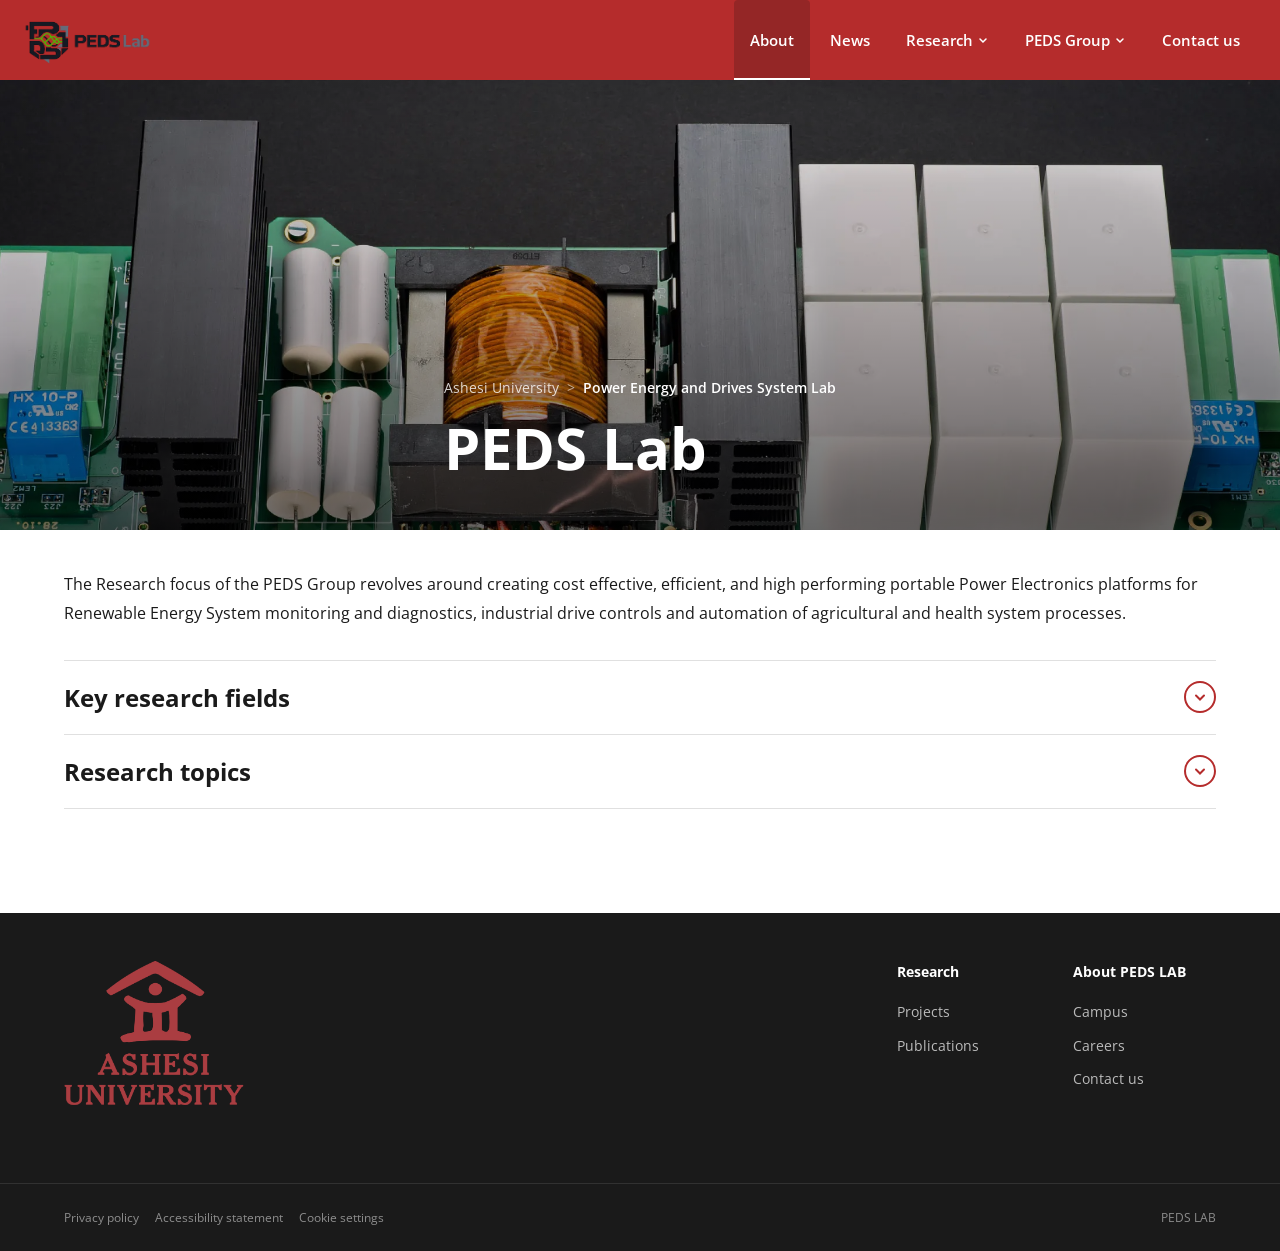
==== index.html @ d8040612 "Add files via upload" ====
<!DOCTYPE html>
<html lang="en">
<head>
  <meta charset="UTF-8">
  <meta name="viewport" content="width=device-width, initial-scale=1.0">
  <title>PEDS Lab -Ashesi University</title>
  <meta name="description" content="Laboratory of Electrical Drives Technology at LUT University focuses on electromechanical energy conversion applications.">
  <link rel="preconnect" href="https://fonts.googleapis.com">
  <link rel="preconnect" href="https://fonts.gstatic.com" crossorigin>
  <link href="https://fonts.googleapis.com/css2?family=Open+Sans:wght@400;600;700&display=swap" rel="stylesheet">
  <link rel="stylesheet" href="styles.css">
</head>
<body>

  <!-- ============================================================
       NAVIGATION
       ============================================================ -->
       
  <nav class="nav"> 
    <div class="container-wide nav__inner">
      <!-- Logo -->
      <a href="index.html" class="nav__logo">
        <img src="images/logo_draft.png" alt="Insert Logo">
      </a>

      <!-- Desktop Nav -->
      <div class="nav__desktop">

         <!-- For companies -->
        <div class="nav__item">
         <button class="nav__item-btn">
            <a href="index.html">About</a>
            <!-- <svg class="nav__chevron" viewBox="0 0 12 12" fill="none"><path d="M3 5l3 3 3-3" stroke="currentColor" stroke-width="1.5" stroke-linecap="round"/></svg> -->
          </button>
        </div>

        <!-- News -->
        <div class="nav__item">
          <button class="nav__item-btn">
            <a href="news.html">News</a>
            <!-- <svg class="nav__chevron" viewBox="0 0 12 12" fill="none"><path d="M3 5l3 3 3-3" stroke="currentColor" stroke-width="1.5" stroke-linecap="round"/></svg> -->
          </button>
        </div>
        <!-- Research -->
        <div class="nav__item">
          <button class="nav__item-btn">
            <a href="research.html">Research</a>
            <svg class="nav__chevron" viewBox="0 0 12 12" fill="none"><path d="M3 5l3 3 3-3" stroke="currentColor" stroke-width="1.5" stroke-linecap="round"/></svg>
          </button>
          <div class="nav__dropdown">
            <a href="research.html">Projects</a>
            <a href="publications.html">Publications</a>
          </div>
        </div>
        <!-- People -->
        <div class="nav__item">
          <button class="nav__item-btn">
            <a href="people.html">PEDS Group</a>
            <svg class="nav__chevron" viewBox="0 0 12 12" fill="none"><path d="M3 5l3 3 3-3" stroke="currentColor" stroke-width="1.5" stroke-linecap="round"/></svg>
          </button>
          <div class="nav__dropdown">
            <a href="senior-members.html">Member Profiles</a>
          </div> 
        </div>
       
        <!-- About us -->
        <div class="nav__item">
          <button class="nav__item-btn">
            <a href="contact.html">Contact us</a>
          </button>
        </div>
        </div>

        

      <!-- Mobile hamburger -->
      <button class="nav__mobile-btn" id="open-menu" aria-label="Open menu">
        <svg width="24" height="24" viewBox="0 0 24 24" fill="none" stroke="#fff" stroke-width="2"><path d="M3 12h18M3 6h18M3 18h18"/></svg>
      </button>
    </div>
  </nav>


  <!-- Mobile Menu -->
  <div class="mobile-menu" id="mobile-menu">
    <div class="mobile-menu__header">
      <div class="mobile-menu__logo"><img src="images/logo_draft.png" alt="LUT University"></div>
      <button class="mobile-menu__close" id="close-menu" aria-label="Close menu">
        <svg width="24" height="24" viewBox="0 0 24 24" fill="none" stroke="#fff" stroke-width="2"><path d="M18 6L6 18M6 6l12 12"/></svg>
      </button>
    </div>
    <div class="mobile-menu__body">
      <!-- News -->
      <div class="mobile-menu__section">
           <a href="index.html"><button class="mobile-menu__toggle">About</button></a>
        </a>
      </div>
      <!-- Research -->
      <div class="mobile-menu__section">
         <a href="news.html"><button class="mobile-menu__toggle">News</button></a>
      </div>
      <!-- Studies -->
      <div class="mobile-menu__section">
        <button class="mobile-menu__toggle">Research<svg class="chevron" viewBox="0 0 12 12" fill="none" width="16" height="16"><path d="M3 5l3 3 3-3" stroke="#fff" stroke-width="1.5" stroke-linecap="round"/></svg></button>
        <div class="mobile-menu__submenu"><a href="research.html">Project</a><a href="master-programs.html">Publications</a></div>
      </div>
      <!-- For companies -->
      <div class="mobile-menu__section">
        <button class="mobile-menu__toggle">People<svg class="chevron" viewBox="0 0 12 12" fill="none" width="16" height="16"><path d="M3 5l3 3 3-3" stroke="#fff" stroke-width="1.5" stroke-linecap="round"/></svg></button>
        <div class="mobile-menu__submenu"><a href="#">Members</a></div>
      </div>
      <!-- About us -->
      <div class="mobile-menu__section">
        <a href="contact.html"><button class="mobile-menu__toggle">Contact</button></a>
      </div>
      
      </div>
    </div>
  </div>

  <!-- ============================================================
       HERO SECTION
       ============================================================ -->
  <section class="hero">
    <div class="hero__image-wrapper">
      <img src="images/hero-banner.webp" alt="PEDS LAB">
      <div class="hero__overlay"></div>
      <div class="hero__content">
        <div class="container hero__inner">
          <!-- Breadcrumb -->
          <nav class="breadcrumb" aria-label="Breadcrumb">
            <a href="#">Ashesi University</a><span class="breadcrumb__sep">&gt;</span>
            <span class="breadcrumb__current">Power Energy and Drives System Lab</span>
          </nav>
          <h1 class="hero__title">PEDS Lab</h1>
        </div>
      </div>
    </div>
    <!-- School tag -->
    
  </section>

  <!-- ============================================================
       MAIN CONTENT
       ============================================================ -->
  <main class="main-content">
    <div class="container">

      <!-- Intro -->
      <section class="intro">
        <p>The Research focus of the PEDS Group revolves around creating cost effective, efficient, and high performing portable Power Electronics platforms for Renewable Energy System monitoring and diagnostics, industrial drive controls and automation of agricultural and health system processes. </p>
        <!-- <p>In the future, our energy systems will rely more on renewables and hydrogen as an energy carrier, and transportation will be increasingly electrified. Electrical drives are the key enabling technology for all of these developments.</p> -->
      </section>

      <!-- Accordion Sections -->
      <div class="accordion">

        <!-- Key Research Fields -->
        <div class="accordion__item">
          <button class="accordion__trigger">
            <span class="accordion__title">Key research fields</span>
            <span class="accordion__icon"><svg width="14" height="14" viewBox="0 0 14 14" fill="none"><path d="M3 5.5l4 4 4-4" stroke="#b52c2c" stroke-width="2" stroke-linecap="round"/></svg></span>
          </button>
          <div class="accordion__panel">
            <div class="accordion__panel-inner">
              <div class="research-block">
                <h3>Power Electronics: DC-DC Converters, DC-AC Inverters </h3>
                <p>Grid integration and control of inverter-based RE systems</p>
                <p>Design and analysis of converters for RE generation and grid connection</p>
                <p>Development of passive filter topologies to improve power quality for grid injection</p>
              </div>
              <div class="research-block">
                <h3>Renewable Energy and Energy Storage Technologies</h3>
                <p>Photovoltaic (PV) systems and Impedance Spectroscopy (IS)</p> 
                <p>PV cell characterization, monitoring and diagnostics</p> 
                <p>Smart grid and optimization</p>  
                <p>Wind Energy Conversion Systems (WECS) </p>
                <p>Batteries, Fuel cells and Hydrogen energy</p>
                <p>Performance, degradation and condition monitoring </p>
              </div>

              <div class="research-block">
                <h3>Electrical Machines and Drives</h3>
                <p>Energy efficiency improvements </p> 
                <p>Condition monitoring </p> 
                <p>Transportation electrification, EV Vehicles, Aircraft Propulsions</p>  
                <p>Industrial control and automation</p>
              </div>

            </div>
          </div>
        </div>

        <!-- Research Topics -->
        <div class="accordion__item">
          <button class="accordion__trigger">
            <span class="accordion__title">Research topics</span>
            <span class="accordion__icon"><svg width="14" height="14" viewBox="0 0 14 14" fill="none"><path d="M3 5.5l4 4 4-4" stroke="#b52c2c" stroke-width="2" stroke-linecap="round"/></svg></span>
          </button>
          <div class="accordion__panel">
            <div class="accordion__panel-inner">
              <ul class="bullet-list">
                <li><span class="bullet-dot"></span>Design of an Interleaved Boost Converter (IBC) with current sharing control mechanism for Solar PV applications</li>
                <li><span class="bullet-dot"></span>Online Characterization of Solar PV panels using DC-DC power converters</li>
                <li><span class="bullet-dot"></span>PV-powered fine sand solar geyser for domestic hot water</li>
                <li><span class="bullet-dot"></span>Condition Monitoring of Three Phase Induction Motors Using Impedance Spectroscopy Measurement Data </li>
                <li><span class="bullet-dot"></span>Condition Monitoring of an Induction Motor-Drive System Using Impedance Spectroscopy Measurement Data </li>
                <li><span class="bullet-dot"></span>Output Impedance measurements of DC-DC power converters for Control-Loop  Stability Studies </li>
               </ul>
            </div>
          </div>
        </div>

        <!-- Research Environments -->
        <!-- <div class="accordion__item">
          <button class="accordion__trigger">
            <span class="accordion__title">Research environments</span>
            <span class="accordion__icon"><svg width="14" height="14" viewBox="0 0 14 14" fill="none"><path d="M3 5.5l4 4 4-4" stroke="#00854a" stroke-width="2" stroke-linecap="round"/></svg></span>
          </button>
          <div class="accordion__panel">
            <div class="accordion__panel-inner">
              <ul class="bullet-list">
                <li><span class="bullet-dot"></span>High-speed drive testing up to 2 MW / 16,000 rpm at low voltage</li>
                <li><span class="bullet-dot"></span>Efficiency measurements using calorimetric methods</li>
                <li><span class="bullet-dot"></span>New power electronics teaching lab</li>
              </ul>
            </div>
          </div>
        </div> -->

        <!-- Contact Persons -->
       

        <!-- Related Projects -->
        

        <!-- Publications -->
        <!-- <div class="accordion__item">
          <button class="accordion__trigger">
            <span class="accordion__title">Publications</span>
            <span class="accordion__icon"><svg width="14" height="14" viewBox="0 0 14 14" fill="none"><path d="M3 5.5l4 4 4-4" stroke="#00854a" stroke-width="2" stroke-linecap="round"/></svg></span>
          </button>
          <div class="accordion__panel">
            <div class="accordion__panel-inner">
              <div class="publication">
                <span class="publication__year">2026</span>
                <div>
                  <div class="publication__type">A4 Article in conference proceedings</div>
                  <div class="publication__title"><a href="#">Impact of New Battery Plants Raw Material Transport on Local Infrastructure and Emissions in Southern Finland</a></div>
                  <div class="publication__school">LUT School of Energy Systems</div>
                </div>
              </div>
              <div class="publication">
                <span class="publication__year">2025</span>
                <div>
                  <div class="publication__type">A1 Journal article (refereed)</div>
                  <div class="publication__title"><a href="#">Direct liquid cooling in compact machines: Advantages and limitations</a></div>
                  <div class="publication__school">LUT School of Energy Systems</div>
                </div>
              </div>
              <div class="publication">
                <span class="publication__year">2026</span>
                <div>
                  <div class="publication__type">A1 Journal article (refereed)</div>
                  <div class="publication__title"><a href="#">Multiphysics Design Methodology for High-Speed Synchronous Reluctance Machines</a></div>
                  <div class="publication__school">LUT School of Energy Systems</div>
                </div>
              </div>
              <div class="publication">
                <span class="publication__year">2025</span>
                <div>
                  <div class="publication__type">A1 Journal article (refereed)</div>
                  <div class="publication__title"><a href="#">Variable Reluctance Resolver with a Modular Stator: Main Design Aspects</a></div>
                  <div class="publication__school">LUT School of Energy Systems</div>
                </div>
              </div>
              <div class="publication">
                <span class="publication__year">2025</span>
                <div>
                  <div class="publication__type">A2 Review article</div>
                  <div class="publication__title"><a href="#">Review on Silicon Carbide based High-Fundamental Frequency Inverters for High-Speed Drives</a></div>
                  <div class="publication__school">LUT School of Energy Systems</div>
                </div>
              </div>
              <div class="publication">
                <span class="publication__year">2025</span>
                <div>
                  <div class="publication__type">A1 Journal article (refereed)</div>
                  <div class="publication__title"><a href="#">Advanced Direct Cooling Arrangements for Machines With Hairpin Windings</a></div>
                  <div class="publication__school">LUT School of Energy Systems</div>
                </div>
              </div>
              <a href="#" class="all-publications-link">
                All publications
                <svg width="14" height="14" viewBox="0 0 24 24" fill="none" stroke="currentColor" stroke-width="2"><path d="M5 12h14M12 5l7 7-7 7"/></svg>
              </a>
            </div>
          </div>
        </div> -->

        <!-- All Staff -->
        <!-- <div class="accordion__item">
          <button class="accordion__trigger">
            <span class="accordion__title">Members</span>
            <span class="accordion__icon"><svg width="14" height="14" viewBox="0 0 14 14" fill="none"><path d="M3 5.5l4 4 4-4" stroke="#00854a" stroke-width="2" stroke-linecap="round"/></svg></span>
          </button>
          <div class="accordion__panel">
            <div class="accordion__panel-inner">
              <div class="staff-filter">
                <label for="staff-filter">Research area</label>
                <select id="staff-filter">
                  <option value="all">All areas</option>
                  <option value="Electrical Engineering">Electrical Engineering</option>
                </select>
              </div>
              <div class="staff-grid">
                <a href="#" class="staff-card" data-area="Senior Researcher">
                  <div class="staff-card__avatar"><img src="images/Awingot-Akparibo.webp" alt="Richard Awingot"></div>
                  <div class="staff-card__info">
                    <div class="staff-card__name">Richard Awingot</div>
                    <div class="staff-card__role">Doctoral Researcher</div>
                  </div>
                </a>
                <a href="#" class="staff-card" data-area="Junior Researcher">
                  <div class="staff-card__avatar"><img src="images/bright-tetteh.jpg" alt="Bright Tetteh"></div>
                  <div class="staff-card__info">
                    <div class="staff-card__name">Bright Tetteh</div>
                    <div class="staff-card__role">Doctoral Researcher</div>
                  </div>
                </a>
              </div>
            </div>
          </div>
        </div> -->

      </div><!-- /.accordion -->
    </div><!-- /.container -->
  </main>

  <!-- ============================================================
       FOOTER
       ============================================================ -->
  <footer class="footer">
    <div class="footer__main">
      <div class="container">
        <div class="footer__grid">
          <!-- Logo & social -->
          <div>
            <div class="footer__logo"><img src="images/ashesi-logo.png" alt="LUT University"></div>
            <!-- <div class="footer__social">
              <a href="#" class="footer__social-link" aria-label="Facebook">
                <svg width="16" height="16" viewBox="0 0 24 24" fill="currentColor"><path d="M18 2h-3a5 5 0 00-5 5v3H7v4h3v8h4v-8h3l1-4h-4V7a1 1 0 011-1h3z"/></svg>
              </a>
              <a href="#" class="footer__social-link" aria-label="Twitter">
                <svg width="16" height="16" viewBox="0 0 24 24" fill="currentColor"><path d="M23 3a10.9 10.9 0 01-3.14 1.53 4.48 4.48 0 00-7.86 3v1A10.66 10.66 0 013 4s-4 9 5 13a11.64 11.64 0 01-7 2c9 5 20 0 20-11.5a4.5 4.5 0 00-.08-.83A7.72 7.72 0 0023 3z"/></svg>
              </a>
              <a href="#" class="footer__social-link" aria-label="LinkedIn">
                <svg width="16" height="16" viewBox="0 0 24 24" fill="currentColor"><path d="M16 8a6 6 0 016 6v7h-4v-7a2 2 0 00-2-2 2 2 0 00-2 2v7h-4v-7a6 6 0 016-6zM2 9h4v12H2zM4 6a2 2 0 100-4 2 2 0 000 4z"/></svg>
              </a>
              <a href="#" class="footer__social-link" aria-label="Instagram">
                <svg width="16" height="16" viewBox="0 0 24 24" fill="currentColor"><path d="M7.8 2h8.4C19.4 2 22 4.6 22 7.8v8.4a5.8 5.8 0 01-5.8 5.8H7.8C4.6 22 2 19.4 2 16.2V7.8A5.8 5.8 0 017.8 2m-.2 2A3.6 3.6 0 004 7.6v8.8C4 18.39 5.61 20 7.6 20h8.8a3.6 3.6 0 003.6-3.6V7.6C20 5.61 18.39 4 16.4 4H7.6m9.65 1.5a1.25 1.25 0 110 2.5 1.25 1.25 0 010-2.5M12 7a5 5 0 110 10 5 5 0 010-10m0 2a3 3 0 100 6 3 3 0 000-6z"/></svg>
              </a>
              <a href="#" class="footer__social-link" aria-label="YouTube">
                <svg width="16" height="16" viewBox="0 0 24 24" fill="currentColor"><path d="M22.54 6.42a2.78 2.78 0 00-1.94-2C18.88 4 12 4 12 4s-6.88 0-8.6.46a2.78 2.78 0 00-1.94 2A29 29 0 001 11.75a29 29 0 00.46 5.33A2.78 2.78 0 003.4 19.1c1.72.46 8.6.46 8.6.46s6.88 0 8.6-.46a2.78 2.78 0 001.94-2 29 29 0 00.46-5.25 29 29 0 00-.46-5.43zM9.75 15.02V8.48l5.75 3.27-5.75 3.27z"/></svg>
              </a>
            </div> -->
          </div>
          <!-- Study with us -->
          <div class="footer__col">
            <h3></h3>
          
          </div>

           <div class="footer__col">
            <h3></h3>
          
          </div>

          

          <!-- Research -->
          <div class="footer__col">
            <h3>Research</h3>
            <ul>
              <li><a href="research.html">Projects</a></li>
              <li><a href="publications.html">Publications</a></li>
            </ul>
          </div>
          <!-- About LUT -->
          <div class="footer__col">
            <h3>About PEDS LAB</h3>
            <ul>
              <li><a href="#">Campus</a></li>
              <li><a href="#">Careers</a></li>
              <li><a href="#">Contact us</a></li>
            </ul>
          </div>
          <!-- Services -->
         
        </div>
      </div>
    </div>
    <!-- Bottom bar -->
    <div class="footer__bottom">
      <div class="container footer__bottom-inner">
        <div class="footer__legal">
          <a href="#">Privacy policy</a>
          <a href="#">Accessibility statement</a>
          <a href="#">Cookie settings</a>
        </div>
        <p class="footer__copyright"> PEDS LAB</p>
      </div>
    </div>
  </footer>

  <!-- Search Modal -->
  <div class="modal" id="search-modal">
    <div class="modal__backdrop" id="search-modal-backdrop"></div>
    <div class="modal__container">
      <button class="modal__close" id="modal-close-search" aria-label="Close">&times;</button>
      <div class="modal__body">
        <div class="search-modal">
          <h2>Search</h2>
          <form class="search-form">
            <input type="text" class="search-input" placeholder="Search for news, research, people..." aria-label="Search input">
            <button type="submit" class="search-submit" aria-label="Submit search">
              <svg width="20" height="20" viewBox="0 0 24 24" fill="none" stroke="currentColor" stroke-width="2"><circle cx="11" cy="11" r="8"/><path d="M21 21l-4.35-4.35"/></svg>
            </button>
          </form>
        </div>
      </div>
    </div>
  </div>

  <script src="script.js"></script>
</body>
</html>
---- styles.css ----
/* ============================================================
   LUT University Replica – styles.css
   ============================================================ */

/* ---------- Reset & Base ---------- */
*,
*::before,
*::after {
  margin: 0;
  padding: 0;
  box-sizing: border-box;
}

:root {
  --lut-green: #b52c2c;
  --lut-green-dark: #942626;
  --lut-green-light: #ff6060;
  --lut-pink: #ed174d;
  --lut-text: #1a1a1a;
  --lut-text-light: #4a4a4a;
  --lut-gray: #f5f5f5;
  --lut-border: #e0e0e0;
  --nav-height: 80px;
}

html {
  scroll-behavior: smooth;
}

body {
  font-family: 'Open Sans', system-ui, -apple-system, sans-serif;
  color: var(--lut-text);
  background: #fff;
  line-height: 1.6;
  -webkit-font-smoothing: antialiased;
}

a {
  color: inherit;
  text-decoration: none;
}

img {
  display: block;
  max-width: 100%;
  height: auto;
}

button {
  cursor: pointer;
  font-family: inherit;
  border: none;
  background: none;
}

/* ---------- Utility ---------- */
.container {
  max-width: 1200px;
  margin: 0 auto;
  padding-left: 24px;
  padding-right: 24px;
}

.container-wide {
  max-width: 1400px;
  margin: 0 auto;
  padding-left: 24px;
  padding-right: 24px;
}

/* Focus styles */
a:focus-visible,
button:focus-visible {
  outline: 2px solid var(--lut-green);
  outline-offset: 2px;
}

/* ============================================================
   NAVIGATION
   ============================================================ */
.nav {
  position: fixed;
  top: 0;
  left: 0;
  right: 0;
  z-index: 50;
  background: #b52c2c;
  transition: box-shadow 0.3s;
}

.nav.scrolled {
  box-shadow: 0 4px 12px rgba(0, 0, 0, 0.15);
}

.nav__inner {
  display: flex;
  align-items: center;
  justify-content: space-between;
  height: var(--nav-height);
}

.nav__logo {
  flex-shrink: 0;
  height: 90px;
  width: 360px;
}

.nav__logo img {
  height: 100%;
  width: 100%;
  object-fit: contain;
  object-position: left;
}

/* Desktop menu */
.nav__desktop {
  display: flex;
  align-items: center;
  gap: 4px;
  height: 100%;
}

.nav__item {
  position: relative;
  height: 100%;
  display: flex;
  align-items: center;
}

.nav__item-btn {
  color: #fff;
  font-size: 15px;
  font-weight: 600;
  padding: 8px 16px;
  border-radius: 4px;
  transition: background 0.2s;
  display: flex;
  align-items: center;
  gap: 4px;
  height: 100%;
  position: relative;
}

.nav__item-btn::after {
  content: '';
  position: absolute;
  bottom: 0;
  left: 50%;
  width: 0;
  height: 2px;
  background: #fff;
  transition: all 0.3s ease;
  transform: translateX(-50%);
}

.nav__item-btn:hover::after {
  width: 100%;
}

.nav__item-btn--active::after {
  width: 100%;
}

.nav__item-btn:hover {
  background: var(--lut-green-dark);
}

.nav__chevron {
  width: 12px;
  height: 12px;
  transition: transform 0.2s;
}

.nav__item:hover .nav__chevron {
  transform: rotate(180deg);
}

/* Dropdown */
.nav__dropdown {
  position: absolute;
  top: 100%;
  left: 0;
  background: #fff;
  box-shadow: 0 10px 30px rgba(0, 0, 0, 0.12);
  border-radius: 0 0 6px 6px;
  min-width: 220px;
  padding: 8px 0;
  opacity: 0;
  visibility: hidden;
  transform: translateY(-4px);
  transition: all 0.2s ease;
}

.nav__item:hover .nav__dropdown {
  opacity: 1;
  visibility: visible;
  transform: translateY(0);
}

.nav__dropdown a {
  display: block;
  padding: 10px 20px;
  font-size: 14px;
  color: #555;
  transition: background 0.15s, color 0.15s;
}

.nav__dropdown a:hover {
  background: var(--lut-green-light);
  color: var(--lut-green);
}

/* Search & Language buttons */
.nav__search-btn,
.nav__lang-btn {
  color: #fff;
  padding: 8px;
  border-radius: 4px;
  transition: background 0.2s;
}

.nav__search-btn:hover,
.nav__lang-btn:hover {
  background: var(--lut-green-dark);
}

.nav__lang-btn {
  font-size: 14px;
  font-weight: 600;
  padding: 6px 12px;
  border: 1px solid rgba(255, 255, 255, 0.4);
  margin-left: 8px;
}

/* Mobile hamburger */
.nav__mobile-btn {
  display: none;
  color: #fff;
  padding: 12px;
  min-width: 44px;
  min-height: 44px;
}

/* Mobile menu overlay */
.mobile-menu {
  position: fixed;
  inset: 0;
  z-index: 60;
  background: var(--lut-green);
  transform: translateX(100%);
  transition: transform 0.3s ease;
  overflow-y: auto;
}

.mobile-menu.open {
  transform: translateX(0);
}

.mobile-menu__header {
  display: flex;
  justify-content: space-between;
  align-items: center;
  padding: 0 24px;
  height: var(--nav-height);
  border-bottom: 1px solid rgba(255, 255, 255, 0.2);
}

.mobile-menu__logo {
  height: 80px;
  width: 320px;
}

.mobile-menu__logo img {
  height: 100%;
  object-fit: contain;
}

.mobile-menu__close {
  color: #fff;
  padding: 12px;
  min-width: 44px;
  min-height: 44px;
}

.mobile-menu__body {
  padding: 16px 24px;
}

.mobile-menu__section {
  border-bottom: 1px solid rgba(255, 255, 255, 0.2);
}

.mobile-menu__toggle {
  width: 100%;
  display: flex;
  justify-content: space-between;
  align-items: center;
  color: #fff;
  font-size: 18px;
  font-weight: 600;
  padding: 16px 0;
  min-height: 44px;
}

.mobile-menu__toggle .chevron {
  width: 16px;
  height: 16px;
  transition: transform 0.3s;
}

.mobile-menu__toggle.active .chevron {
  transform: rotate(180deg);
}

.mobile-menu__submenu {
  max-height: 0;
  overflow: hidden;
  transition: max-height 0.3s ease;
}

.mobile-menu__submenu.open {
  max-height: 500px;
  padding-bottom: 12px;
}

.mobile-menu__submenu a {
  display: block;
  color: rgba(255, 255, 255, 0.8);
  padding: 8px 0 8px 16px;
  font-size: 16px;
  transition: color 0.2s;
}

.mobile-menu__submenu a:hover {
  color: #fff;
}

.mobile-menu__footer {
  margin-top: 24px;
  display: flex;
  align-items: center;
  gap: 16px;
}

.mobile-menu__lang-btn {
  color: #fff;
  border: 1px solid rgba(255, 255, 255, 0.4);
  border-radius: 4px;
  padding: 8px 16px;
  font-size: 14px;
  font-weight: 600;
}

/* ============================================================
   HERO SECTION
   ============================================================ */
.hero {
  position: relative;
  width: 100%;
  margin-top: var(--nav-height);
}

.hero__image-wrapper {
  position: relative;
  width: 100%;
  height: 450px;
  overflow: hidden;
}

.hero__image-wrapper img {
  width: 100%;
  height: 100%;
  object-fit: cover;
}

.hero__overlay {
  position: absolute;
  inset: 0;
  background: linear-gradient(to top, rgba(0, 0, 0, 0.6), rgba(0, 0, 0, 0.3) 50%, rgba(0, 0, 0, 0.1));
}

.hero__content {
  position: absolute;
  inset: 0;
  display: flex;
  flex-direction: column;
  justify-content: flex-end;
}

.hero__inner {
  padding-bottom: 48px;
}

/* Breadcrumb */
.breadcrumb {
  display: flex;
  flex-wrap: wrap;
  align-items: center;
  gap: 4px;
  margin-bottom: 16px;
  font-size: 14px;
  color: #fff;
}

.breadcrumb a {
  opacity: 0.8;
  transition: opacity 0.2s;
}

.breadcrumb a:hover {
  text-decoration: underline;
  opacity: 1;
}

.breadcrumb__sep {
  opacity: 0.6;
  margin: 0 4px;
}

.breadcrumb__current {
  font-weight: 600;
}

.hero__title {
  color: #fff;
  align-self: center;
  font-size: 58px;
  font-weight: 700;
  line-height: 1.15;
}

/* School tag */
.school-tag {
  background: var(--lut-gray);
}

.school-tag__inner {
  padding: 16px 0;
  font-size: 14px;
  color: var(--lut-text-light);
}

/* ============================================================
   MAIN CONTENT
   ============================================================ */
.main-content {
  padding: 40px 0;
}

/* Intro */
.intro p {
  font-size: 16px;
  line-height: 1.8;
  color: var(--lut-text);
  margin-bottom: 16px;
}

.intro p:last-child {
  margin-bottom: 0;
}

/* Accordion */
.accordion {
  border-top: 1px solid var(--lut-border);
  margin-top: 32px;
}

.accordion__item {
  border-bottom: 1px solid var(--lut-border);
}

.accordion__trigger {
  width: 100%;
  display: flex;
  justify-content: space-between;
  align-items: center;
  padding: 20px 0;
  text-align: left;
}

.accordion__trigger:hover .accordion__title {
  color: var(--lut-green);
}

.accordion__title {
  font-size: 24px;
  font-weight: 700;
  color: var(--lut-text);
  transition: color 0.2s;
}

.accordion__icon {
  flex-shrink: 0;
  margin-left: 16px;
  width: 32px;
  height: 32px;
  border-radius: 50%;
  border: 2px solid var(--lut-green);
  display: flex;
  align-items: center;
  justify-content: center;
  transition: transform 0.3s;
}

.accordion__item.active .accordion__icon {
  transform: rotate(180deg);
}

.accordion__panel {
  max-height: 0;
  overflow: hidden;
  transition: max-height 0.4s ease;
}

.accordion__panel-inner {
  padding-bottom: 32px;
}

/* Research field blocks */
.research-block {
  margin-bottom: 32px;
}

.research-block:last-child {
  margin-bottom: 0;
}

.research-block h3 {
  font-size: 18px;
  font-weight: 700;
  color: var(--lut-text);
  margin-bottom: 12px;
}

.research-block p {
  font-size: 16px;
  line-height: 1.8;
  color: var(--lut-text-light);
  margin-bottom: 12px;
}

.research-block p:last-child {
  margin-bottom: 0;
}

/* Bullet list */
.bullet-list {
  list-style: none;
}

.bullet-list li {
  display: flex;
  align-items: flex-start;
  gap: 12px;
  font-size: 16px;
  color: var(--lut-text-light);
  margin-bottom: 12px;
}

.bullet-list li:last-child {
  margin-bottom: 0;
}

.bullet-dot {
  margin-top: 9px;
  width: 8px;
  height: 8px;
  border-radius: 50%;
  background: var(--lut-green);
  flex-shrink: 0;
}

.member-profile__sublist {
  list-style-type: square;
  margin-top: 0.75rem;
  margin-left: 1.25rem;
  color: var(--lut-text);
}

.member-profile__sublist li {
  margin-bottom: 0.5rem;
}

/* Cards grid */
.cards-grid {
  display: grid;
  grid-template-columns: repeat(3, 1fr);
  gap: 24px;
}

/* Contact card */
.contact-card {
  background: #fff;
  border: 1px solid var(--lut-border);
  border-radius: 8px;
  overflow: hidden;
  transition: box-shadow 0.2s;
}

.contact-card:hover {
  box-shadow: 0 4px 16px rgba(0, 0, 0, 0.1);
}

.contact-card__image {
  width: 100%;
  aspect-ratio: 1 / 1;
  background: #f0f0f0;
  overflow: hidden;
}

.contact-card__image img {
  width: 100%;
  height: 100%;
  object-fit: cover;
}

.contact-card__body {
  padding: 16px;
}

.contact-card__name {
  font-weight: 700;
  font-size: 16px;
  color: var(--lut-green);
  margin-bottom: 4px;
}

.contact-card__name a:hover {
  text-decoration: underline;
}

.contact-card__role,
.contact-card__field {
  font-size: 14px;
  color: var(--lut-text-light);
  margin-bottom: 2px;
}

.contact-card__field {
  margin-bottom: 12px;
}

.contact-card__link {
  display: flex;
  align-items: center;
  gap: 8px;
  font-size: 14px;
  color: var(--lut-green);
  margin-bottom: 4px;
  transition: text-decoration 0.2s;
}

.contact-card__link:hover {
  text-decoration: underline;
}

.contact-card__link svg {
  flex-shrink: 0;
}

/* Project card */
.project-card {
  display: block;
  background: #fff;
  border: 1px solid var(--lut-border);
  border-radius: 8px;
  overflow: hidden;
  transition: box-shadow 0.2s;
  text-decoration: none;
}

.project-card:hover {
  box-shadow: 0 4px 16px rgba(0, 0, 0, 0.1);
}

.project-card__image {
  width: 100%;
  aspect-ratio: 16 / 9;
  background: #f0f0f0;
  overflow: hidden;
}

.project-card__image img {
  width: 100%;
  height: 100%;
  object-fit: cover;
  transition: transform 0.3s;
}

.project-card:hover .project-card__image img {
  transform: scale(1.05);
}

.project-card__body {
  padding: 16px;
}

.project-card__funder {
  font-size: 12px;
  color: var(--lut-text-light);
  text-transform: uppercase;
  letter-spacing: 0.05em;
  margin-bottom: 4px;
}

.project-card__title {
  font-size: 14px;
  font-weight: 700;
  color: var(--lut-text);
  line-height: 1.4;
  transition: color 0.2s;
}

.project-card:hover .project-card__title {
  color: var(--lut-green);
}

/* Publications */
.publication {
  padding: 16px 0;
  border-bottom: 1px solid var(--lut-border);
  display: flex;
  align-items: flex-start;
  gap: 16px;
}

.publication:last-of-type {
  border-bottom: none;
}

.publication__year {
  font-size: 14px;
  font-weight: 700;
  color: var(--lut-green);
  flex-shrink: 0;
  width: 40px;
  margin-top: 2px;
}

.publication__type {
  font-size: 12px;
  color: var(--lut-text-light);
  margin-bottom: 4px;
}

.publication__title {
  font-size: 16px;
  font-weight: 600;
  color: var(--lut-text);
  transition: color 0.2s;
  cursor: pointer;
}

.publication__title:hover {
  color: var(--lut-green);
}

.publication__school {
  font-size: 12px;
  color: var(--lut-text-light);
  margin-top: 4px;
}

.all-publications-link {
  display: inline-flex;
  align-items: center;
  gap: 8px;
  color: var(--lut-green);
  font-weight: 600;
  font-size: 14px;
  margin-top: 16px;
  transition: text-decoration 0.2s;
}

.all-publications-link:hover {
  text-decoration: underline;
}

/* Staff section */
.staff-filter {
  margin-bottom: 24px;
}

.staff-filter label {
  font-size: 14px;
  font-weight: 600;
  color: var(--lut-text-light);
  margin-right: 12px;
}

.staff-filter select {
  border: 1px solid var(--lut-border);
  border-radius: 4px;
  padding: 8px 12px;
  font-size: 14px;
  color: var(--lut-text);
  background: #fff;
  font-family: inherit;
}

.staff-filter select:focus {
  outline: none;
  box-shadow: 0 0 0 2px var(--lut-green);
}

.staff-grid {
  display: grid;
  grid-template-columns: repeat(4, 1fr);
  gap: 16px;
}

.staff-card {
  display: flex;
  align-items: center;
  gap: 12px;
  padding: 12px;
  border-radius: 8px;
  border: 1px solid var(--lut-border);
  background: #fff;
  transition: border-color 0.2s, box-shadow 0.2s;
  text-decoration: none;
}

.staff-card:hover {
  border-color: var(--lut-green);
  box-shadow: 0 4px 12px rgba(0, 0, 0, 0.12);
}

.staff-card__avatar {
  width: 56px;
  height: 56px;
  border-radius: 50%;
  overflow: hidden;
  background: #f0f0f0;
  flex-shrink: 0;
}

.staff-card__avatar img {
  width: 100%;
  height: 100%;
  object-fit: cover;
}

.staff-card__info {
  min-width: 0;
}

.staff-card__name {
  font-size: 14px;
  font-weight: 600;
  color: var(--lut-green);
  white-space: nowrap;
  overflow: hidden;
  text-overflow: ellipsis;
}

.staff-card__role {
  font-size: 12px;
  color: var(--lut-text-light);
  white-space: nowrap;
  overflow: hidden;
  text-overflow: ellipsis;
}

/* ============================================================
   FOOTER
   ============================================================ */
.footer {
  background: var(--lut-text);
  color: #fff;
  margin-top: 64px;
}

.footer__main {
  padding: 48px 0;
}

.footer__grid {
  display: grid;
  grid-template-columns: 1fr repeat(4, 1fr);
  gap: 32px;
}

.footer__logo {
  height: 150px;
  width: 450px;
  margin-bottom: 24px;
}

.footer__logo img {
  height: 100%;
  object-fit: contain;
}

.footer__social {
  display: flex;
  gap: 12px;
  margin-top: 16px;
}

.footer__social-link {
  width: 36px;
  height: 36px;
  border-radius: 50%;
  background: rgba(255, 255, 255, 0.1);
  display: flex;
  align-items: center;
  justify-content: center;
  color: #fff;
  transition: background 0.2s;
}

.footer__social-link:hover {
  background: var(--lut-green);
}

.footer__col h3 {
  font-size: 14px;
  font-weight: 700;
  margin-bottom: 16px;
}

.footer__col ul {
  list-style: none;
}

.footer__col li {
  margin-bottom: 8px;
}

.footer__col a {
  font-size: 14px;
  color: rgba(255, 255, 255, 0.7);
  transition: color 0.2s;
}

.footer__col a:hover {
  color: #fff;
}

/* Bottom bar */
.footer__bottom {
  border-top: 1px solid rgba(255, 255, 255, 0.1);
  padding: 24px 0;
}

.footer__bottom-inner {
  display: flex;
  justify-content: space-between;
  align-items: center;
}

.footer__legal {
  display: flex;
  flex-wrap: wrap;
  gap: 16px;
}

.footer__legal a {
  font-size: 12px;
  color: rgba(255, 255, 255, 0.5);
  transition: color 0.2s;
}

.footer__legal a:hover {
  color: #fff;
}

.footer__copyright {
  font-size: 12px;
  color: rgba(255, 255, 255, 0.5);
}

/* ============================================================
   COMPACT HERO (sub-pages)
   ============================================================ */
.hero--compact .hero__image-wrapper {
  height: 320px;
}

.hero__lead {
  color: rgba(255, 255, 255, 0.9);
  font-size: 17px;
  margin-top: 12px;
  max-width: 640px;
  line-height: 1.6;
}

/* Active nav link */
.nav__item-btn--active {
  background: var(--lut-green-dark);
}

/* Mobile menu simple links (no accordion) */
.mobile-menu__link {
  display: block;
  color: #fff;
  font-size: 18px;
  font-weight: 600;
  padding: 16px 0;
}

/* Section heading */
.section-heading {
  font-size: 24px;
  font-weight: 700;
  color: var(--lut-text);
  margin-bottom: 24px;
  padding-bottom: 12px;
  border-bottom: 2px solid var(--lut-green);
  display: inline-block;
}

/* ============================================================
   NEWS PAGE
   ============================================================ */
.news-grid {
  display: grid;
  grid-template-columns: repeat(3, 1fr);
  gap: 28px;
  margin-top: 8px;
}

.news-card {
  border-radius: 8px;
  overflow: hidden;
  border: 1px solid var(--lut-border);
  background: #fff;
  transition: box-shadow 0.2s, transform 0.2s;
  cursor: pointer;
}

.news-card:hover {
  box-shadow: 0 8px 24px rgba(0, 0, 0, 0.1);
  transform: translateY(-2px);
}

.news-card__link {
  display: block;
  text-decoration: none;
  color: inherit;
}

.news-card__image {
  width: 100%;
  aspect-ratio: 16 / 9;
  overflow: hidden;
  background: #f0f0f0;
}

.news-card__image img {
  width: 100%;
  height: 100%;
  object-fit: cover;
  transition: transform 0.3s;
}

.news-card:hover .news-card__image img {
  transform: scale(1.05);
}

.news-card__body {
  padding: 20px;
}

.news-card__meta {
  display: flex;
  align-items: center;
  gap: 12px;
  margin-bottom: 10px;
}

.news-card__meta time {
  font-size: 13px;
  color: var(--lut-text-light);
}

.news-card__tag {
  display: inline-block;
  font-size: 11px;
  font-weight: 700;
  text-transform: uppercase;
  letter-spacing: 0.05em;
  padding: 3px 10px;
  border-radius: 20px;
  background: var(--lut-green-light);
  color: var(--lut-green);
}

.news-card__tag--funding {
  background: #fff3e0;
  color: #e65100;
}

.news-card__tag--publication {
  background: #e8eaf6;
  color: #283593;
}

.news-card__title {
  font-size: 17px;
  font-weight: 700;
  color: var(--lut-text);
  line-height: 1.4;
  margin-bottom: 8px;
  transition: color 0.2s;
}

.news-card:hover .news-card__title {
  color: var(--lut-green);
}

.news-card__excerpt {
  font-size: 14px;
  color: var(--lut-text-light);
  line-height: 1.6;
}

/* ============================================================
   CONTACT PAGE
   ============================================================ */
.contact-grid {
  display: grid;
  grid-template-columns: 1fr 1fr;
  gap: 28px;
  margin-bottom: 48px;
}

.campus-card {
  background: #fff;
  border: 1px solid var(--lut-border);
  border-radius: 8px;
  padding: 28px;
}

.campus-card__icon {
  margin-bottom: 16px;
}

.campus-card h3 {
  font-size: 20px;
  font-weight: 700;
  color: var(--lut-text);
  margin-bottom: 12px;
}

.campus-card p {
  font-size: 15px;
  color: var(--lut-text-light);
  line-height: 1.7;
  margin-bottom: 8px;
}

.campus-card__phone {
  display: flex;
  align-items: center;
  gap: 8px;
  color: var(--lut-text-light);
  font-size: 15px;
}

.campus-card__email {
  display: flex;
  align-items: center;
  gap: 8px;
  color: var(--lut-text-light);
  font-size: 15px;
}

.campus-card__link {
  display: inline-flex;
  align-items: center;
  gap: 6px;
  color: var(--lut-green);
  font-weight: 600;
  font-size: 14px;
  margin-top: 8px;
  transition: gap 0.2s;
}

.campus-card__link:hover {
  text-decoration: underline;
  gap: 10px;
}

.campus-card--map {
  padding: 20px;
}

.campus-card--map h3 {
  margin-bottom: 12px;
}

.contact-people {
  margin-bottom: 48px;
}

.contact-links {
  margin-bottom: 32px;
}

.links-list {
  list-style: none;
}

.links-list li {
  margin-bottom: 8px;
}

.useful-link {
  display: inline-flex;
  align-items: center;
  gap: 8px;
  color: var(--lut-green);
  font-weight: 600;
  font-size: 15px;
  transition: text-decoration 0.2s;
}

.useful-link:hover {
  text-decoration: underline;
}

/* ============================================================
   PEOPLE / LEADERSHIP PAGE
   ============================================================ */
.leadership-grid {
  display: grid;
  grid-template-columns: repeat(3, 1fr);
  gap: 28px;
}

.leadership-card {
  position: relative;
  background: #fff;
  border: 1px solid var(--lut-border);
  border-radius: 12px;
  overflow: hidden;
  cursor: pointer;
  transition: box-shadow 0.2s, transform 0.2s;
  text-align: center;
}

.leadership-card:hover {
  box-shadow: 0 8px 24px rgba(0, 0, 0, 0.12);
  transform: translateY(-4px);
}

.leadership-card__accent {
  height: 6px;
  width: 100%;
}

.leadership-card__accent--yellow { background: #f9a825; }
.leadership-card__accent--teal { background: var(--lut-green); }
.leadership-card__accent--coral { background: #e57373; }
.leadership-card__accent--blue { background: #42a5f5; }

.leadership-card__image {
  width: 140px;
  height: 140px;
  border-radius: 50%;
  overflow: hidden;
  margin: 24px auto 16px;
  border: 3px solid var(--lut-green-light);
  background: #f0f0f0;
}

.leadership-card__image img {
  width: 100%;
  height: 100%;
  object-fit: cover;
}

.leadership-card__body {
  padding: 0 20px 24px;
}

.leadership-card__name {
  font-size: 17px;
  font-weight: 700;
  color: var(--lut-text);
  margin-bottom: 4px;
}

.leadership-card__title {
  font-size: 14px;
  color: var(--lut-green);
  font-weight: 600;
}

/* ============================================================
   RESEARCH PAGE
   ============================================================ */
.filter-bar {
  display: flex;
  flex-wrap: wrap;
  gap: 8px;
  margin-bottom: 32px;
}

.filter-btn {
  padding: 8px 18px;
  border-radius: 24px;
  font-size: 14px;
  font-weight: 600;
  border: 2px solid var(--lut-border);
  background: #fff;
  color: var(--lut-text);
  transition: all 0.2s;
  cursor: pointer;
}

.filter-btn:hover {
  border-color: var(--lut-green);
  color: var(--lut-green);
}

.filter-btn--active,
.filter-btn.active {
  background: var(--lut-green);
  color: #fff;
  border-color: var(--lut-green);
}

.projects-grid {
  display: grid;
  grid-template-columns: repeat(3, 1fr);
  gap: 24px;
}

.project-card-item {
  background: #fff;
  border: 1px solid var(--lut-border);
  border-radius: 8px;
  overflow: hidden;
  cursor: pointer;
  transition: box-shadow 0.2s, transform 0.2s;
}

.project-card-item:hover {
  box-shadow: 0 8px 24px rgba(0, 0, 0, 0.1);
  transform: translateY(-2px);
}

.project-card-item__image {
  width: 100%;
  aspect-ratio: 16 / 9;
  overflow: hidden;
  background: #f0f0f0;
}

.project-card-item__image img {
  width: 100%;
  height: 100%;
  object-fit: cover;
  transition: transform 0.3s;
}

.project-card-item:hover .project-card-item__image img {
  transform: scale(1.05);
}

.project-card-item__body {
  padding: 20px;
}

.project-card-item__category {
  display: inline-block;
  font-size: 11px;
  font-weight: 700;
  text-transform: uppercase;
  letter-spacing: 0.05em;
  padding: 3px 10px;
  border-radius: 20px;
  background: var(--lut-green-light);
  color: var(--lut-green);
  margin-bottom: 8px;
}

.project-card-item__title {
  font-size: 16px;
  font-weight: 700;
  color: var(--lut-text);
  line-height: 1.4;
  margin-bottom: 8px;
}

.project-card-item:hover .project-card-item__title {
  color: var(--lut-green);
}

.project-card-item__desc {
  font-size: 14px;
  color: var(--lut-text-light);
  line-height: 1.5;
}

/* ============================================================
   MODAL (shared by people & research)
   ============================================================ */
.modal {
  position: fixed;
  inset: 0;
  z-index: 100;
  display: none;
  align-items: center;
  justify-content: center;
}

.modal.open {
  display: flex;
}

.modal__backdrop {
  position: absolute;
  inset: 0;
  background: rgba(0, 0, 0, 0.5);
}

.modal__container {
  position: relative;
  z-index: 1;
  background: #fff;
  border-radius: 12px;
  max-width: 560px;
  width: 90%;
  max-height: 85vh;
  overflow-y: auto;
  padding: 32px;
  box-shadow: 0 20px 60px rgba(0, 0, 0, 0.2);
  animation: modalIn 0.25s ease;
}

.modal__container--wide {
  max-width: 720px;
}

@keyframes modalIn {
  from { opacity: 0; transform: translateY(20px) scale(0.97); }
  to { opacity: 1; transform: translateY(0) scale(1); }
}

.modal__close {
  position: absolute;
  top: 16px;
  right: 16px;
  width: 36px;
  height: 36px;
  border-radius: 50%;
  background: var(--lut-gray);
  font-size: 22px;
  color: var(--lut-text);
  display: flex;
  align-items: center;
  justify-content: center;
  transition: background 0.2s;
  cursor: pointer;
  border: none;
}

.modal__close:hover {
  background: var(--lut-border);
}

/* Search Modal */
.search-modal h2 {
  font-size: 24px;
  font-weight: 700;
  color: var(--lut-text);
  margin-bottom: 24px;
  text-align: center;
}

.search-form {
  display: flex;
  gap: 12px;
  align-items: center;
}

.search-input {
  flex: 1;
  padding: 12px 16px;
  border: 2px solid var(--lut-border);
  border-radius: 8px;
  font-size: 16px;
  color: var(--lut-text);
  background: #fff;
  transition: border-color 0.2s;
}

.search-input:focus {
  outline: none;
  border-color: var(--lut-green);
}

.search-submit {
  padding: 12px 16px;
  background: var(--lut-green);
  color: #fff;
  border: none;
  border-radius: 8px;
  cursor: pointer;
  transition: background 0.2s;
  display: flex;
  align-items: center;
  justify-content: center;
}

.search-submit:hover {
  background: var(--lut-green-dark);
}

/* Modal bio content */
.bio-header {
  display: flex;
  align-items: center;
  gap: 20px;
  margin-bottom: 20px;
}

.bio-avatar {
  width: 80px;
  height: 80px;
  border-radius: 50%;
  object-fit: cover;
  border: 3px solid var(--lut-green-light);
}

.bio-name {
  font-size: 22px;
  font-weight: 700;
  color: var(--lut-text);
}

.bio-role {
  font-size: 14px;
  color: var(--lut-green);
  font-weight: 600;
}

.bio-text {
  font-size: 15px;
  color: var(--lut-text-light);
  line-height: 1.7;
  margin-bottom: 16px;
}

.bio-email {
  display: inline-flex;
  align-items: center;
  gap: 8px;
  color: var(--lut-green);
  font-weight: 600;
  font-size: 14px;
}

.bio-email:hover {
  text-decoration: underline;
}

/* Modal project detail content */
.detail-image {
  width: 100%;
  border-radius: 8px;
  margin-bottom: 20px;
}

.detail-category {
  display: inline-block;
  font-size: 12px;
  font-weight: 700;
  text-transform: uppercase;
  letter-spacing: 0.05em;
  padding: 4px 12px;
  border-radius: 20px;
  background: var(--lut-green-light);
  color: var(--lut-green);
  margin-bottom: 12px;
}

.detail-title {
  font-size: 24px;
  font-weight: 700;
  color: var(--lut-text);
  margin-bottom: 16px;
  line-height: 1.3;
}

.detail-desc {
  font-size: 15px;
  color: var(--lut-text-light);
  line-height: 1.7;
  margin-bottom: 12px;
}

.detail-meta {
  font-size: 13px;
  color: var(--lut-text-light);
  border-top: 1px solid var(--lut-border);
  padding-top: 16px;
  margin-top: 16px;
}

.detail-meta strong {
  color: var(--lut-text);
}

/* ============================================================
   PUBLICATIONS PAGE
   ============================================================ */
.pub-stats {
  display: grid;
  grid-template-columns: repeat(4, 1fr);
  gap: 20px;
  margin-bottom: 32px;
}

.pub-stat {
  background: #fff;
  border: 1px solid var(--lut-border);
  border-radius: 8px;
  padding: 20px 24px;
  text-align: center;
  transition: box-shadow 0.2s;
}

.pub-stat:hover {
  box-shadow: 0 4px 16px rgba(0, 0, 0, 0.08);
}

.pub-stat__number {
  display: block;
  font-size: 32px;
  font-weight: 700;
  color: var(--lut-green);
  line-height: 1.2;
}

.pub-stat__label {
  font-size: 13px;
  color: var(--lut-text-light);
  margin-top: 4px;
}

.pub-controls {
  display: flex;
  gap: 16px;
  align-items: center;
  flex-wrap: wrap;
  margin-bottom: 32px;
}

.pub-search {
  flex: 1;
  min-width: 240px;
  display: flex;
  align-items: center;
  gap: 10px;
  background: #fff;
  border: 1px solid var(--lut-border);
  border-radius: 8px;
  padding: 10px 16px;
  transition: border-color 0.2s;
}

.pub-search:focus-within {
  border-color: var(--lut-green);
  box-shadow: 0 0 0 3px rgba(0, 133, 74, 0.1);
}

.pub-search__input {
  border: none;
  outline: none;
  font-family: inherit;
  font-size: 14px;
  width: 100%;
  color: var(--lut-text);
}

.pub-search__input::placeholder {
  color: #aaa;
}

.pub-filters {
  display: flex;
  gap: 10px;
}

.pub-select {
  border: 1px solid var(--lut-border);
  border-radius: 8px;
  padding: 10px 14px;
  font-size: 14px;
  font-family: inherit;
  color: var(--lut-text);
  background: #fff;
  cursor: pointer;
}

.pub-select:focus {
  outline: none;
  border-color: var(--lut-green);
  box-shadow: 0 0 0 3px rgba(0, 133, 74, 0.1);
}

/* Publication year groups */
.pub-year-group {
  margin-bottom: 32px;
}

.pub-year-heading {
  font-size: 22px;
  font-weight: 700;
  color: var(--lut-green);
  padding-bottom: 8px;
  border-bottom: 2px solid var(--lut-green);
  margin-bottom: 16px;
  display: inline-block;
}

.pub-item {
  display: flex;
  justify-content: space-between;
  align-items: flex-start;
  gap: 20px;
  padding: 20px 0;
  border-bottom: 1px solid var(--lut-border);
}

.pub-item:last-child {
  border-bottom: none;
}

.pub-item__left {
  flex: 1;
  min-width: 0;
}

.pub-item__type {
  display: inline-block;
  font-size: 11px;
  font-weight: 700;
  text-transform: uppercase;
  letter-spacing: 0.04em;
  padding: 3px 10px;
  border-radius: 20px;
  background: var(--lut-green-light);
  color: var(--lut-green);
  margin-bottom: 8px;
}

.pub-item__type--conference {
  background: #fff3e0;
  color: #e65100;
}

.pub-item__type--review {
  background: #e8eaf6;
  color: #283593;
}

.pub-item__title {
  font-size: 16px;
  font-weight: 700;
  color: var(--lut-text);
  line-height: 1.4;
  margin-bottom: 6px;
}

.pub-item__title a {
  transition: color 0.2s;
}

.pub-item__title a:hover {
  color: var(--lut-green);
}

.pub-item__authors {
  font-size: 14px;
  color: var(--lut-text-light);
  margin-bottom: 4px;
}

.pub-item__journal {
  font-size: 13px;
  color: var(--lut-text-light);
  font-style: italic;
  margin-bottom: 8px;
}

.pub-item__keywords {
  display: flex;
  flex-wrap: wrap;
  gap: 6px;
}

.pub-keyword {
  font-size: 11px;
  padding: 2px 8px;
  border-radius: 12px;
  background: var(--lut-gray);
  color: var(--lut-text-light);
}

.pub-item__right {
  flex-shrink: 0;
}

.pub-doi {
  display: inline-flex;
  align-items: center;
  gap: 6px;
  font-size: 13px;
  font-weight: 600;
  color: var(--lut-green);
  padding: 6px 14px;
  border: 1px solid var(--lut-green);
  border-radius: 6px;
  transition: all 0.2s;
}

.pub-doi:hover {
  background: var(--lut-green);
  color: #fff;
}

.pub-empty {
  text-align: center;
  padding: 48px 0;
  color: var(--lut-text-light);
  font-size: 16px;
}

/* ============================================================
   MEMBER PROFILE (Senior & Junior pages)
   ============================================================ */
.member-profile {
  display: flex;
  gap: 32px;
  padding: 36px 0;
  border-bottom: 1px solid var(--lut-border);
}

.member-profile:last-child {
  border-bottom: none;
}

.member-profile__sidebar {
  flex-shrink: 0;
  width: 200px;
  text-align: center;
}

.member-profile__avatar {
  width: 180px;
  height: 180px;
  border-radius: 50%;
  overflow: hidden;
  margin: 0 auto 16px;
  border: 4px solid var(--lut-green-light);
  background: #f0f0f0;
}

.member-profile__avatar img {
  width: 100%;
  height: 100%;
  object-fit: cover;
}

.member-profile__email {
  display: inline-flex;
  align-items: center;
  gap: 6px;
  font-size: 12px;
  color: var(--lut-green);
  word-break: break-all;
  transition: text-decoration 0.2s;
}

.member-profile__email:hover {
  text-decoration: underline;
}

.member-profile__main {
  flex: 1;
  min-width: 0;
}

.member-profile__badge {
  display: inline-block;
  font-size: 12px;
  font-weight: 700;
  text-transform: uppercase;
  letter-spacing: 0.05em;
  padding: 4px 14px;
  border-radius: 20px;
  background: var(--lut-green-light);
  color: var(--lut-green);
  margin-bottom: 12px;
}

.member-profile__badge--junior {
  background: #e8f5e9;
  color: #2e7d32;
}

.member-profile__name {
  font-size: 26px;
  font-weight: 700;
  color: var(--lut-text);
  margin-bottom: 4px;
}

.member-profile__subtitle {
  font-size: 15px;
  color: var(--lut-green);
  font-weight: 600;
  margin-bottom: 16px;
}

.member-profile__bio p {
  font-size: 15px;
  color: var(--lut-text-light);
  line-height: 1.8;
  margin-bottom: 12px;
}

.member-profile__research,
.member-profile__pubs,
.member-profile__progress {
  margin-top: 20px;
}

.member-profile__research h4,
.member-profile__pubs h4,
.member-profile__progress h4 {
  font-size: 15px;
  font-weight: 700;
  color: var(--lut-text);
  margin-bottom: 10px;
}

.member-profile__tags {
  display: flex;
  flex-wrap: wrap;
  gap: 8px;
}

.member-tag {
  font-size: 13px;
  padding: 4px 14px;
  border-radius: 20px;
  background: var(--lut-green-light);
  color: var(--lut-green);
  font-weight: 600;
}

.member-profile__pubs ul {
  list-style: none;
  padding: 0;
}

.member-profile__pubs li {
  position: relative;
  padding-left: 20px;
  font-size: 14px;
  color: var(--lut-text-light);
  line-height: 1.6;
  margin-bottom: 8px;
}

.member-profile__pubs li::before {
  content: '';
  position: absolute;
  left: 0;
  top: 9px;
  width: 8px;
  height: 8px;
  border-radius: 50%;
  background: var(--lut-green);
}

/* Progress bar (junior members) */
.progress-bar {
  width: 100%;
  height: 10px;
  border-radius: 5px;
  background: var(--lut-gray);
  overflow: hidden;
  margin-bottom: 6px;
}

.progress-bar__fill {
  height: 100%;
  border-radius: 5px;
  background: linear-gradient(90deg, var(--lut-green), #4caf50);
  transition: width 0.8s ease;
}

.progress-bar__fill--prep {
  background: linear-gradient(90deg, #f9a825, #fdd835);
}

.progress-bar__label {
  font-size: 13px;
  color: var(--lut-text-light);
}

/* ============================================================
   RESPONSIVE
   ============================================================ */
@media (max-width: 1024px) {
  .nav__desktop {
    display: none;
  }

  .nav__mobile-btn {
    display: block;
  }

  .cards-grid {
    grid-template-columns: repeat(2, 1fr);
  }

  .staff-grid {
    grid-template-columns: repeat(3, 1fr);
  }

  .footer__grid {
    grid-template-columns: repeat(3, 1fr);
  }

  .news-grid {
    grid-template-columns: repeat(2, 1fr);
  }

  .leadership-grid {
    grid-template-columns: repeat(2, 1fr);
  }

  .projects-grid {
    grid-template-columns: repeat(2, 1fr);
  }

  /* Nav logo adjustment for tablets */
  .nav__logo {
    width: 300px;
  }
}

@media (max-width: 768px) {
  :root {
    --nav-height: 64px;
  }

  .hero__image-wrapper {
    height: 300px;
  }

  .hero--compact .hero__image-wrapper {
    height: 260px;
  }

  .hero__title {
    font-size: 30px;
  }

  .hero__inner {
    padding-bottom: 32px;
  }

  .accordion__title {
    font-size: 20px;
  }

  .cards-grid {
    grid-template-columns: 1fr;
  }

  .staff-grid {
    grid-template-columns: repeat(2, 1fr);
  }

  .footer__grid {
    grid-template-columns: repeat(2, 1fr);
  }

  .footer__bottom-inner {
    flex-direction: column;
    gap: 16px;
    text-align: center;
  }

  .news-grid {
    grid-template-columns: 1fr;
  }

  .contact-grid {
    grid-template-columns: 1fr;
  }

  .leadership-grid {
    grid-template-columns: repeat(2, 1fr);
  }

  .projects-grid {
    grid-template-columns: 1fr;
  }

  .filter-bar {
    gap: 6px;
  }

  .filter-btn {
    font-size: 12px;
    padding: 6px 14px;
  }

  .pub-stats {
    grid-template-columns: repeat(2, 1fr);
  }

  .pub-controls {
    flex-direction: column;
  }

  .pub-filters {
    width: 100%;
  }

  .pub-select {
    flex: 1;
  }

  .pub-item {
    flex-direction: column;
    gap: 12px;
  }

  .member-profile {
    flex-direction: column;
    align-items: center;
    text-align: center;
  }

  .member-profile__sidebar {
    width: auto;
  }

  .member-profile__tags {
    justify-content: center;
  }

  .member-profile__pubs li {
    text-align: left;
  }

  /* Container padding adjustment for tablets */
  .container {
    padding-left: 16px;
    padding-right: 16px;
  }

  .container-wide {
    padding-left: 16px;
    padding-right: 16px;
  }

  /* Mobile menu logo adjustment */
  .mobile-menu__logo {
    width: 280px;
  }
}

@media (max-width: 480px) {
  .staff-grid {
    grid-template-columns: 1fr;
  }

  .footer__grid {
    grid-template-columns: 1fr;
  }

  .hero__title {
    font-size: 24px;
  }

  .leadership-grid {
    grid-template-columns: 1fr;
  }

  .pub-stats {
    grid-template-columns: 1fr;
  }

  /* Modal responsive styles */
  .modal__container {
    width: 95%;
    padding: 20px;
    max-height: 90vh;
  }

  .modal__container--wide {
    width: 95%;
    padding: 20px;
    max-height: 90vh;
  }

  .modal__close {
    width: 44px;
    height: 44px;
    font-size: 24px;
  }

  .search-modal h2 {
    font-size: 20px;
  }

  .search-form {
    flex-direction: column;
    gap: 16px;
  }

  .search-input {
    font-size: 16px; /* Prevents zoom on iOS */
  }

  /* Mobile menu adjustments for small screens */
  .mobile-menu__header {
    padding: 0 16px;
  }

  .mobile-menu__body {
    padding: 16px;
  }

  .mobile-menu__logo {
    width: 240px;
  }

  /* Nav logo adjustment for mobile */
  .nav__logo {
    width: 280px;
  }

  /* Detail modal adjustments for mobile */
  .detail-title {
    font-size: 20px;
  }

  .detail-desc {
    font-size: 14px;
  }
}

/* ============================================================
   NEWS MODAL CONTENT
   ============================================================ */
.news-modal-header {
  margin-bottom: 24px;
}

.news-modal-image {
  width: 100%;
  height: 200px;
  object-fit: cover;
  border-radius: 8px;
  margin-bottom: 16px;
}

.news-modal-meta {
  display: flex;
  align-items: center;
  gap: 12px;
  margin-bottom: 12px;
}

.news-modal-meta time {
  font-size: 13px;
  color: var(--lut-text-light);
}

.news-modal-title {
  font-size: 24px;
  font-weight: 700;
  color: var(--lut-text);
  line-height: 1.3;
  margin-bottom: 20px;
}

.news-modal-content {
  font-size: 15px;
  color: var(--lut-text-light);
  line-height: 1.7;
}

.news-modal-content h3 {
  font-size: 18px;
  font-weight: 600;
  color: var(--lut-text);
  margin: 24px 0 12px 0;
}

.news-modal-content ul {
  margin: 12px 0;
  padding-left: 20px;
}

.news-modal-content li {
  margin-bottom: 6px;
}

.news-modal-content p {
  margin-bottom: 16px;
}
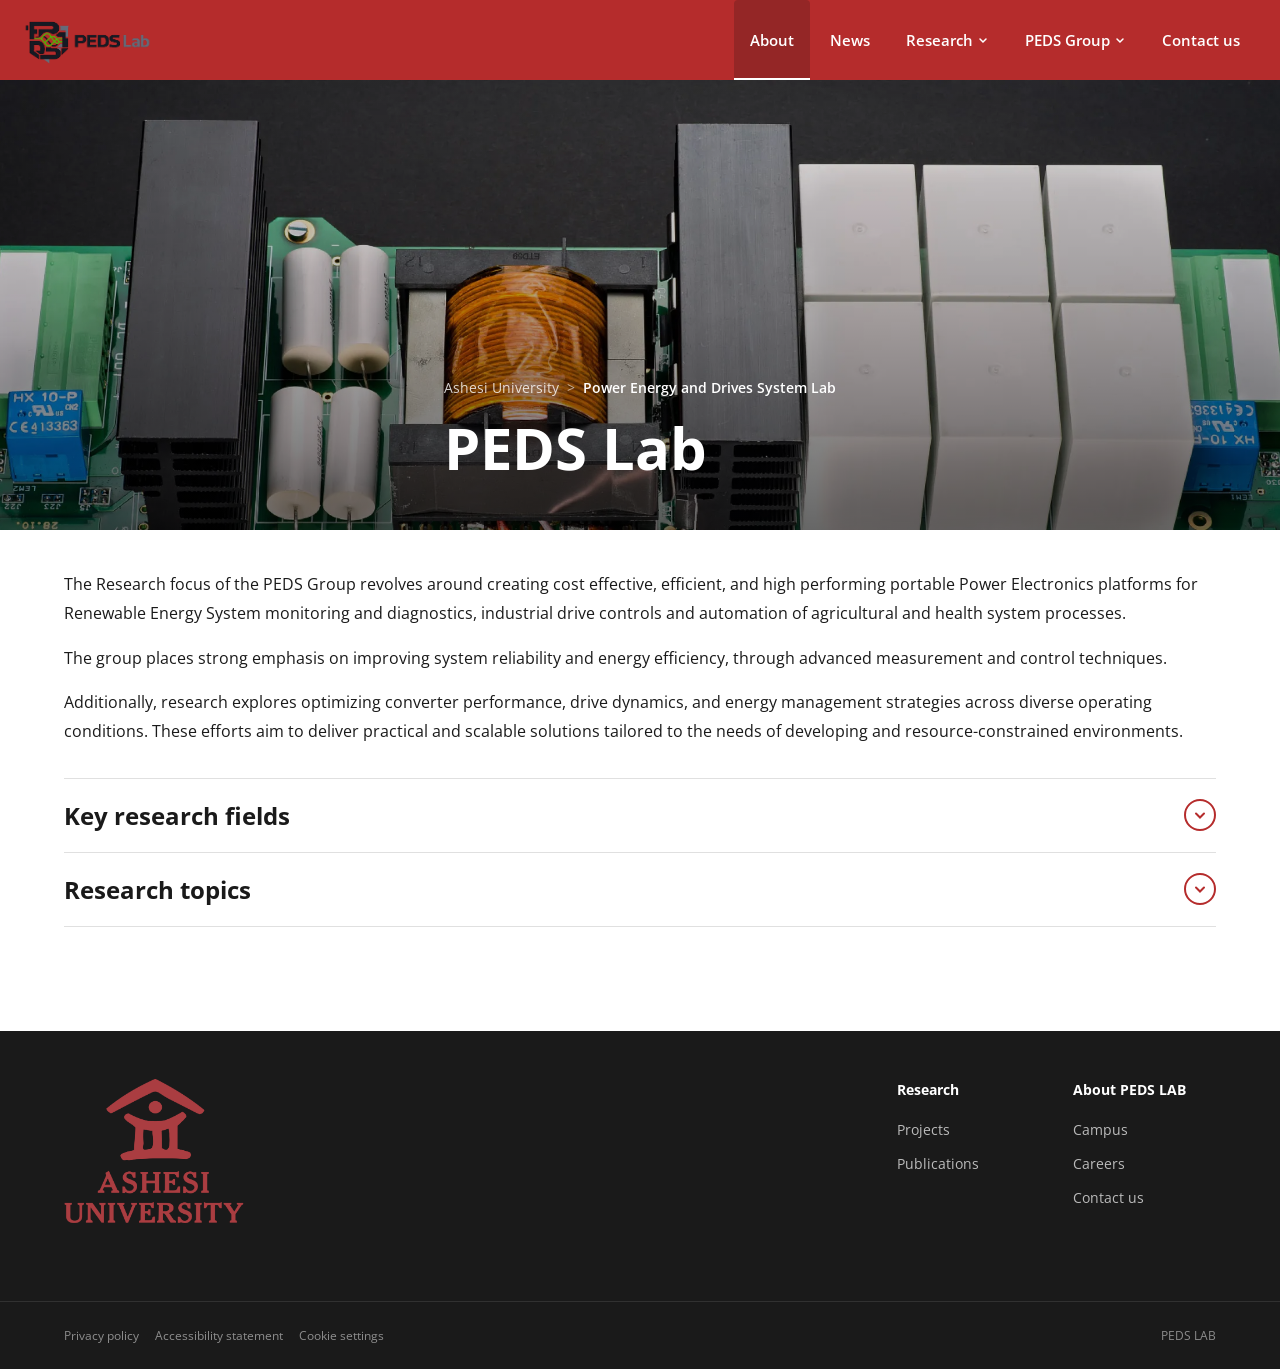
==== commit 3130b987: "Update index.html" ====
--- a/index.html
+++ b/index.html
@@ -149,7 +149,8 @@
       <!-- Intro -->
       <section class="intro">
         <p>The Research focus of the PEDS Group revolves around creating cost effective, efficient, and high performing portable Power Electronics platforms for Renewable Energy System monitoring and diagnostics, industrial drive controls and automation of agricultural and health system processes. </p>
-        <!-- <p>In the future, our energy systems will rely more on renewables and hydrogen as an energy carrier, and transportation will be increasingly electrified. Electrical drives are the key enabling technology for all of these developments.</p> -->
+        <p>The group places strong emphasis on improving system reliability and energy efficiency, through advanced measurement and control techniques.</p>
+        <p>Additionally, research explores optimizing converter performance, drive dynamics, and energy management strategies across diverse operating conditions. These efforts aim to deliver practical and scalable solutions tailored to the needs of developing and resource-constrained environments.</p>
       </section>
 
       <!-- Accordion Sections -->
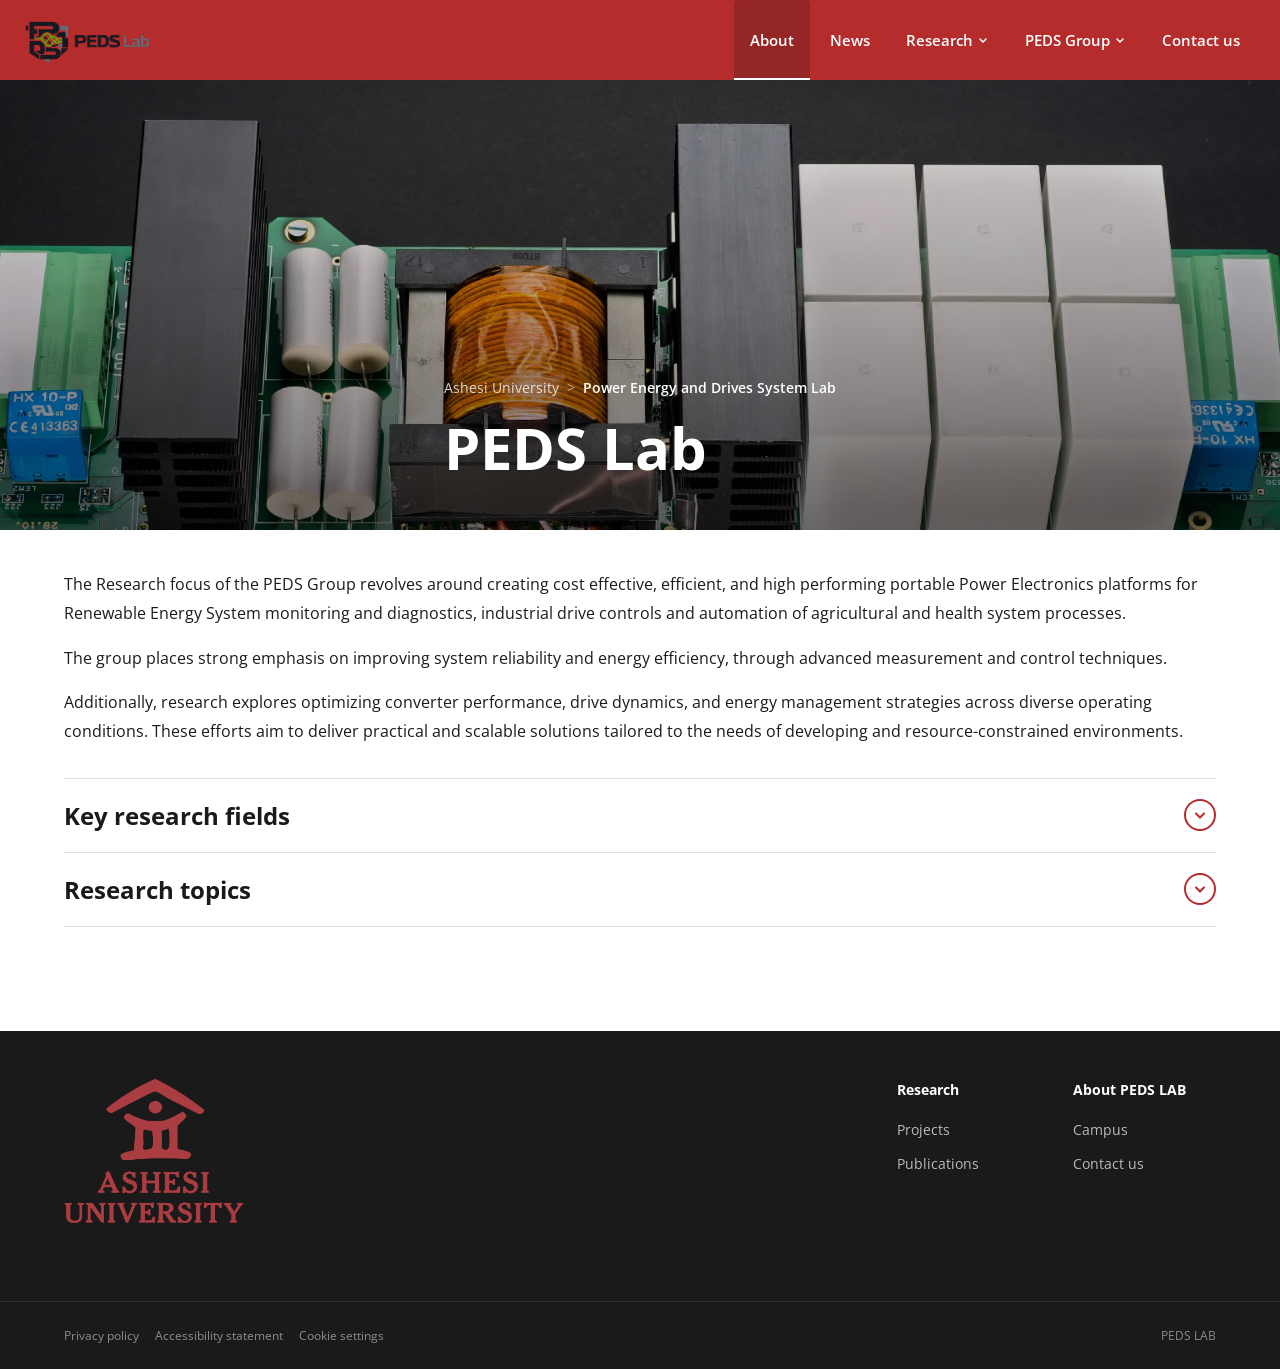
==== commit dc976424: "Update index.html" ====
--- a/index.html
+++ b/index.html
@@ -129,7 +129,7 @@
         <div class="container hero__inner">
           <!-- Breadcrumb -->
           <nav class="breadcrumb" aria-label="Breadcrumb">
-            <a href="#">Ashesi University</a><span class="breadcrumb__sep">&gt;</span>
+            <a href="www.ashesi.edu.gh">Ashesi University</a><span class="breadcrumb__sep">&gt;</span>
             <span class="breadcrumb__current">Power Energy and Drives System Lab</span>
           </nav>
           <h1 class="hero__title">PEDS Lab</h1>
@@ -391,9 +391,8 @@
           <div class="footer__col">
             <h3>About PEDS LAB</h3>
             <ul>
-              <li><a href="#">Campus</a></li>
-              <li><a href="#">Careers</a></li>
-              <li><a href="#">Contact us</a></li>
+              <li><a href="https://www.google.com/maps/dir//Ashesi+University,+1+University+Ave,+Berekuso/@5.7615528,-0.2156826,15z/data=!4m8!4m7!1m0!1m5!1m1!1s0xfdf767731dfa583:0xc30b0f51f3b91add!2m2!1d-0.2199232!2d5.7602752?entry=ttu&g_ep=EgoyMDI2MDQxMy4wIKXMDSoASAFQAw%3D%3D">Campus</a></li>
+              <li><a href="contact.html">Contact us</a></li>
             </ul>
           </div>
           <!-- Services -->
